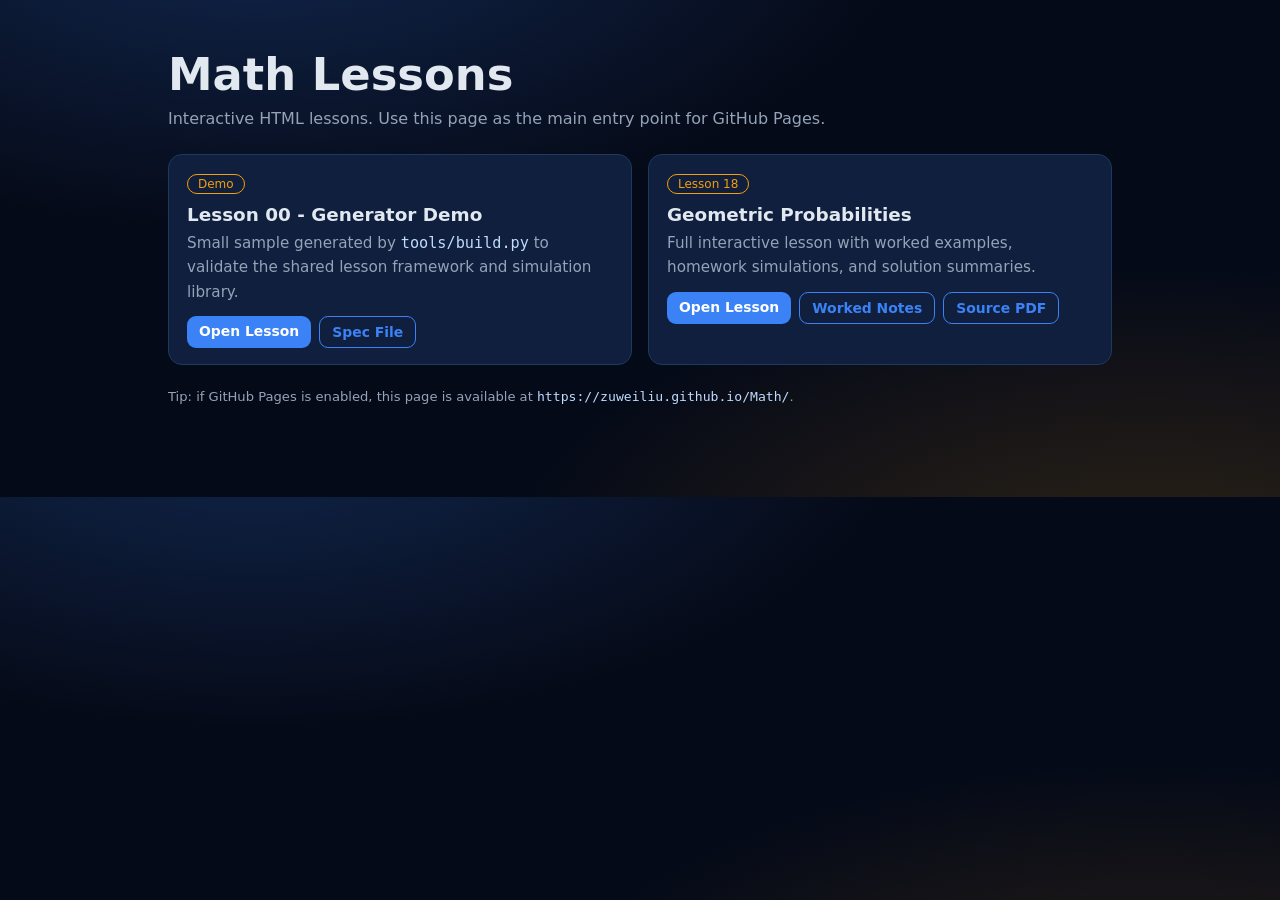
==== index.html @ 020d0e9e "Add root index page linking all lessons" ====
<!DOCTYPE html>
<html lang="en">
<head>
<meta charset="UTF-8">
<meta name="viewport" content="width=device-width, initial-scale=1.0">
<title>Math Lessons</title>
<style>
:root{
  --bg:#050a18;
  --card:#0f1f3d;
  --text:#e2e8f0;
  --muted:#94a3b8;
  --accent:#3b82f6;
  --accent2:#f59e0b;
  --border:#1e3a5f;
}
*{box-sizing:border-box}
body{
  margin:0;
  font-family:"Segoe UI",system-ui,sans-serif;
  color:var(--text);
  background:
    radial-gradient(1200px 600px at 20% -20%, rgba(59,130,246,.25), transparent 55%),
    radial-gradient(1200px 600px at 90% 120%, rgba(245,158,11,.18), transparent 55%),
    var(--bg);
}
.wrap{max-width:980px;margin:0 auto;padding:48px 18px 80px}
h1{margin:0 0 8px;font-size:clamp(1.8rem,4vw,2.8rem)}
.sub{margin:0 0 26px;color:var(--muted)}
.grid{display:grid;gap:16px}
@media (min-width:840px){.grid{grid-template-columns:1fr 1fr}}
.card{
  background:var(--card);
  border:1px solid var(--border);
  border-radius:14px;
  padding:18px 18px 16px;
}
.tag{
  display:inline-block;
  font-size:.75rem;
  color:var(--accent2);
  border:1px solid var(--accent2);
  border-radius:999px;
  padding:2px 10px;
  margin-bottom:10px;
}
.title{font-size:1.15rem;font-weight:700;margin:0 0 6px}
.desc{margin:0 0 12px;color:var(--muted);font-size:.95rem;line-height:1.6}
.links{display:flex;flex-wrap:wrap;gap:8px}
a.btn{
  text-decoration:none;
  font-size:.87rem;
  font-weight:600;
  color:#fff;
  background:var(--accent);
  border-radius:9px;
  padding:7px 12px;
}
a.btn.ghost{background:transparent;color:var(--accent);border:1px solid var(--accent)}
.foot{margin-top:24px;color:var(--muted);font-size:.82rem}
code{color:#bfdbfe}
</style>
</head>
<body>
  <div class="wrap">
    <h1>Math Lessons</h1>
    <p class="sub">Interactive HTML lessons. Use this page as the main entry point for GitHub Pages.</p>

    <div class="grid">
      <section class="card">
        <div class="tag">Demo</div>
        <h2 class="title">Lesson 00 - Generator Demo</h2>
        <p class="desc">Small sample generated by <code>tools/build.py</code> to validate the shared lesson framework and simulation library.</p>
        <div class="links">
          <a class="btn" href="lessons/demo/Lesson%2000%20-%20Demo.html">Open Lesson</a>
          <a class="btn ghost" href="lessons/demo/demo_lesson.py">Spec File</a>
        </div>
      </section>

      <section class="card">
        <div class="tag">Lesson 18</div>
        <h2 class="title">Geometric Probabilities</h2>
        <p class="desc">Full interactive lesson with worked examples, homework simulations, and solution summaries.</p>
        <div class="links">
          <a class="btn" href="lessons/lesson-18/Lesson%2018%20-%20Geometric%20Probabilities.html">Open Lesson</a>
          <a class="btn ghost" href="lessons/lesson-18/Lesson%2018%20-%20Geometric%20Probabilities%20-%20Worked%20Lesson.md">Worked Notes</a>
          <a class="btn ghost" href="lessons/lesson-18/AMC10%20Geometric%20Probabilities.pdf">Source PDF</a>
        </div>
      </section>
    </div>

    <p class="foot">Tip: if GitHub Pages is enabled, this page is available at <code>https://zuweiliu.github.io/Math/</code>.</p>
  </div>
</body>
</html>
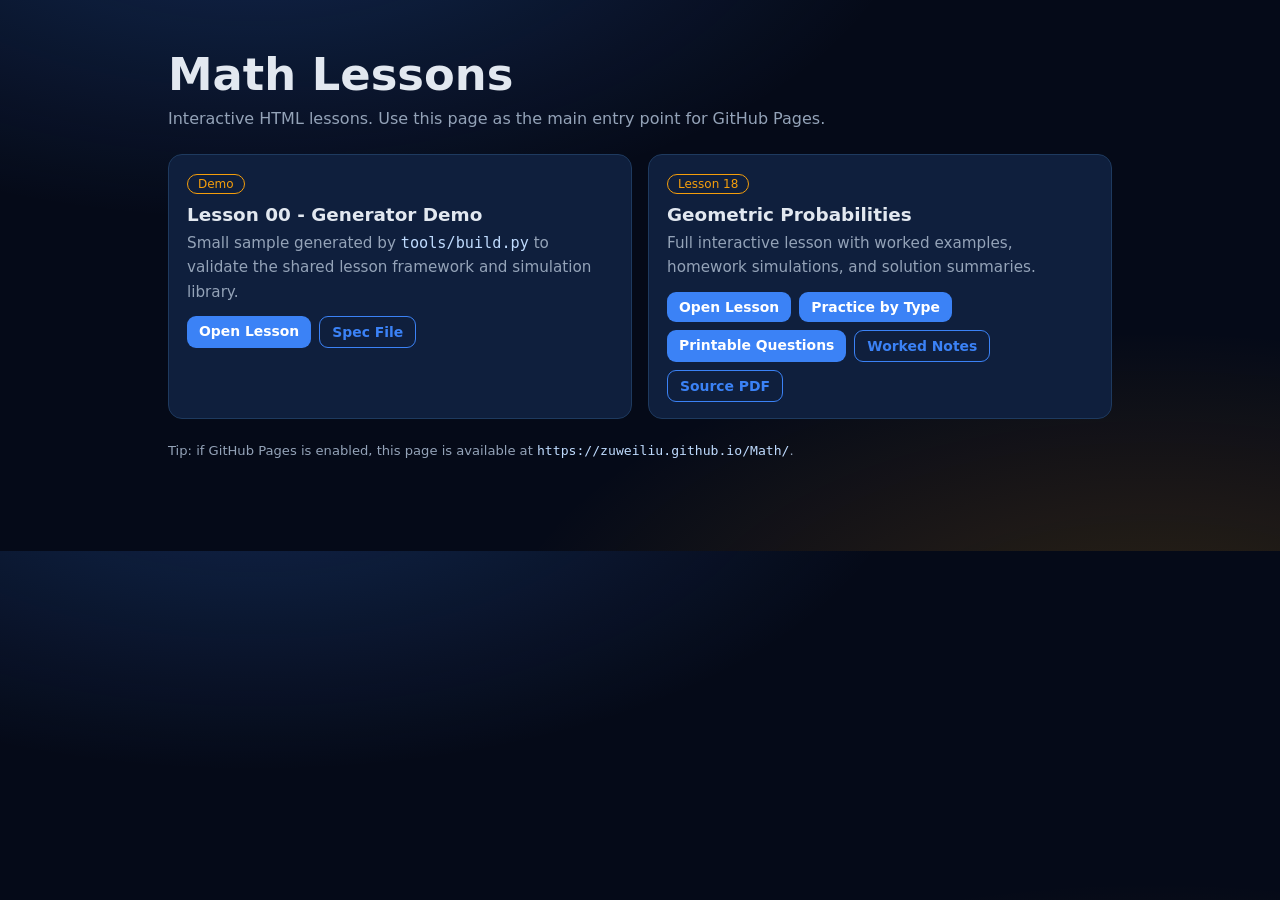
==== commit fdbd7fdd: "Add Lesson 18 practice-by-type section and printable worksheet" ====
--- a/index.html
+++ b/index.html
@@ -83,6 +83,8 @@
         <p class="desc">Full interactive lesson with worked examples, homework simulations, and solution summaries.</p>
         <div class="links">
           <a class="btn" href="lessons/lesson-18/Lesson%2018%20-%20Geometric%20Probabilities.html">Open Lesson</a>
+          <a class="btn" href="lessons/lesson-18/Lesson%2018%20-%20Geometric%20Probabilities.html#practice">Practice by Type</a>
+          <a class="btn" href="lessons/lesson-18/Lesson%2018%20-%20Practice%20Worksheet%20(Questions%20Only).html">Printable Questions</a>
           <a class="btn ghost" href="lessons/lesson-18/Lesson%2018%20-%20Geometric%20Probabilities%20-%20Worked%20Lesson.md">Worked Notes</a>
           <a class="btn ghost" href="lessons/lesson-18/AMC10%20Geometric%20Probabilities.pdf">Source PDF</a>
         </div>
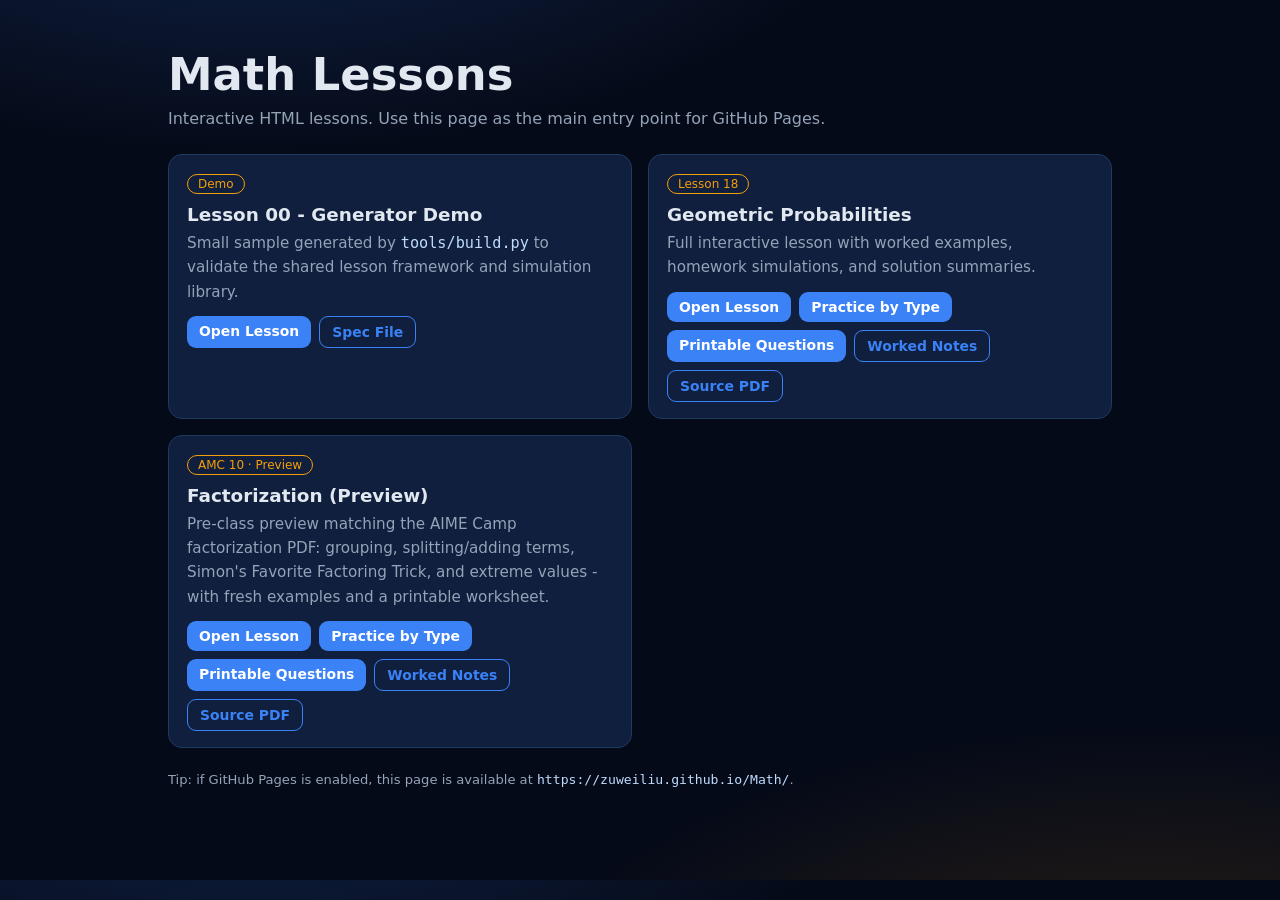
==== commit c4b90d63: "Add Factorization preview lesson (AMC 10 AIME Camp) + reusable PDF OCR tool - Preview lesson matchin" ====
--- a/index.html
+++ b/index.html
@@ -89,6 +89,19 @@
           <a class="btn ghost" href="lessons/lesson-18/AMC10%20Geometric%20Probabilities.pdf">Source PDF</a>
         </div>
       </section>
+
+      <section class="card">
+        <div class="tag">AMC 10 · Preview</div>
+        <h2 class="title">Factorization (Preview)</h2>
+        <p class="desc">Pre-class preview matching the AIME Camp factorization PDF: grouping, splitting/adding terms, Simon's Favorite Factoring Trick, and extreme values - with fresh examples and a printable worksheet.</p>
+        <div class="links">
+          <a class="btn" href="lessons/factorization/Factorization.html">Open Lesson</a>
+          <a class="btn" href="lessons/factorization/Factorization.html#practice">Practice by Type</a>
+          <a class="btn" href="lessons/factorization/Factorization%20-%20Practice%20Worksheet%20(Questions%20Only).html">Printable Questions</a>
+          <a class="btn ghost" href="lessons/factorization/Factorization%20-%20Worked%20Lesson.md">Worked Notes</a>
+          <a class="btn ghost" href="lessons/factorization/AMC10%20Factiorization.pdf">Source PDF</a>
+        </div>
+      </section>
     </div>
 
     <p class="foot">Tip: if GitHub Pages is enabled, this page is available at <code>https://zuweiliu.github.io/Math/</code>.</p>
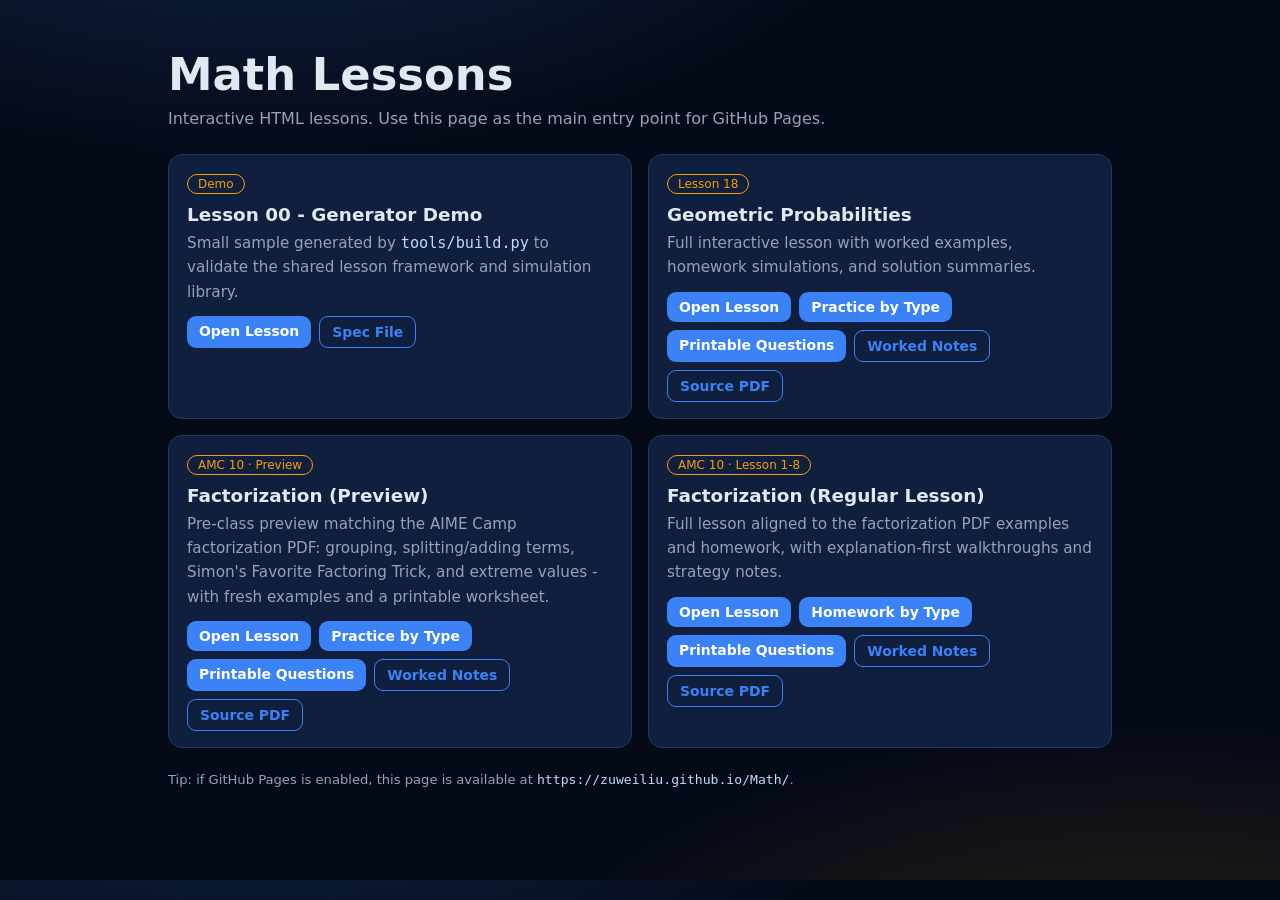
==== commit e59f7c5c: "Add Factorization regular lesson with detailed explanations - Create separate regular lesson: Factor" ====
--- a/index.html
+++ b/index.html
@@ -102,6 +102,19 @@
           <a class="btn ghost" href="lessons/factorization/AMC10%20Factiorization.pdf">Source PDF</a>
         </div>
       </section>
+
+      <section class="card">
+        <div class="tag">AMC 10 · Lesson 1-8</div>
+        <h2 class="title">Factorization (Regular Lesson)</h2>
+        <p class="desc">Full lesson aligned to the factorization PDF examples and homework, with explanation-first walkthroughs and strategy notes.</p>
+        <div class="links">
+          <a class="btn" href="lessons/factorization/Factorization%20-%20Regular%20Lesson.html">Open Lesson</a>
+          <a class="btn" href="lessons/factorization/Factorization%20-%20Regular%20Lesson.html#practice">Homework by Type</a>
+          <a class="btn" href="lessons/factorization/Factorization%20-%20Regular%20Practice%20Worksheet%20(Questions%20Only).html">Printable Questions</a>
+          <a class="btn ghost" href="lessons/factorization/Factorization%20-%20Regular%20Worked%20Lesson.md">Worked Notes</a>
+          <a class="btn ghost" href="lessons/factorization/AMC10%20Factiorization.pdf">Source PDF</a>
+        </div>
+      </section>
     </div>
 
     <p class="foot">Tip: if GitHub Pages is enabled, this page is available at <code>https://zuweiliu.github.io/Math/</code>.</p>
